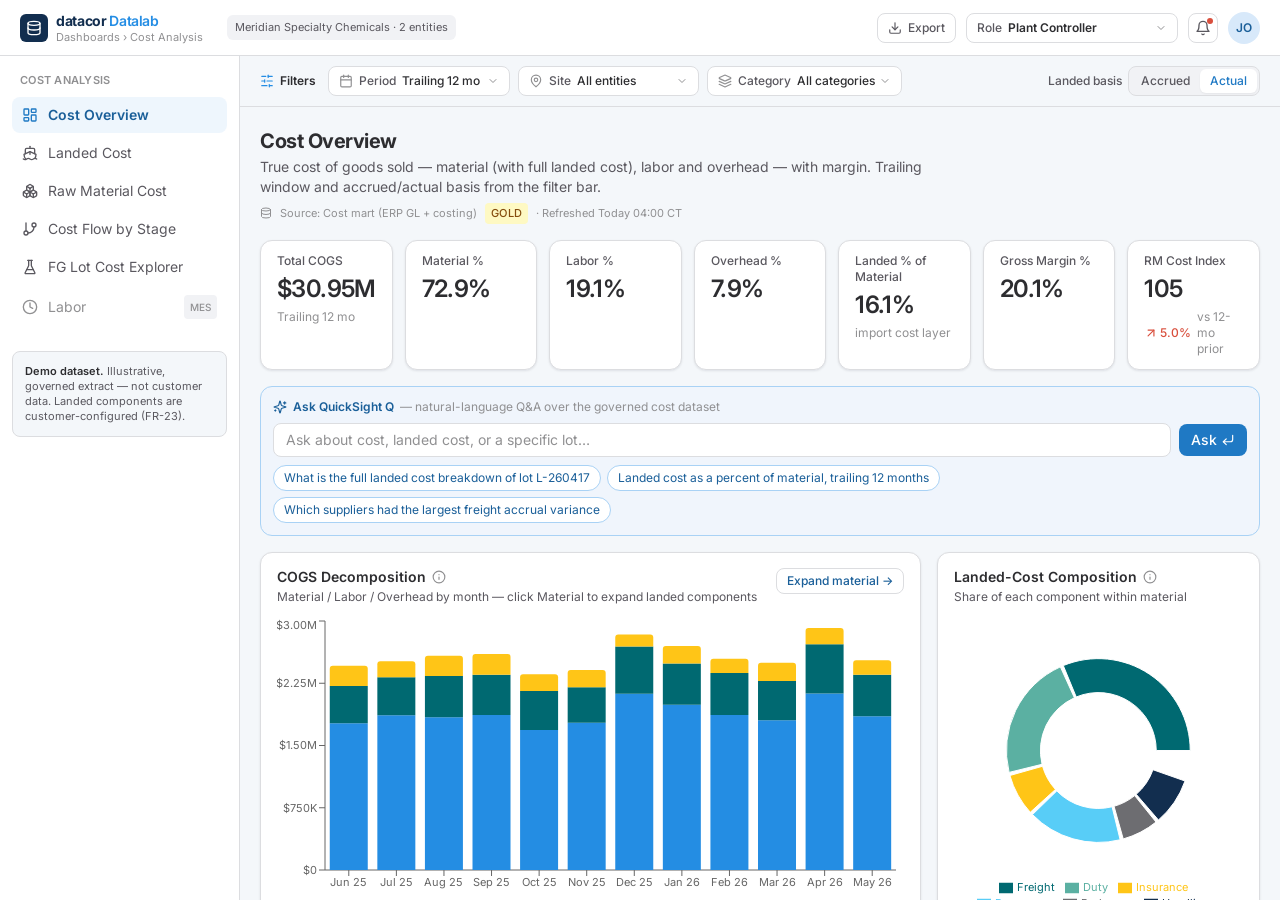
==== cost-explorer/index.html @ 5e0f5f75 "Add Cost Explorer demo" ====
<!doctype html>
<html lang="en">
  <head>
    <meta charset="UTF-8">
    <meta name="viewport" content="width=device-width, initial-scale=1.0">
    <title>Datacor Datalab — Cost Analysis</title>
    <link rel="preconnect" href="https://fonts.googleapis.com">
    <link rel="preconnect" href="https://fonts.gstatic.com" crossorigin>
    <link href="https://fonts.googleapis.com/css2?family=Inter:wght@400;500;600;700&display=swap" rel="stylesheet">
    <script type="module" crossorigin src="./index-C4qMXC9I.js"></script>
    <link rel="stylesheet" crossorigin href="./index.css">
  </head>
  <body>
    <div id="root"></div>
  </body>
</html>
---- cost-explorer/index.css ----
*,:after,:before{--tw-border-spacing-x:0;--tw-border-spacing-y:0;--tw-translate-x:0;--tw-translate-y:0;--tw-rotate:0;--tw-skew-x:0;--tw-skew-y:0;--tw-scale-x:1;--tw-scale-y:1;--tw-pan-x: ;--tw-pan-y: ;--tw-pinch-zoom: ;--tw-scroll-snap-strictness:proximity;--tw-gradient-from-position: ;--tw-gradient-via-position: ;--tw-gradient-to-position: ;--tw-ordinal: ;--tw-slashed-zero: ;--tw-numeric-figure: ;--tw-numeric-spacing: ;--tw-numeric-fraction: ;--tw-ring-inset: ;--tw-ring-offset-width:0px;--tw-ring-offset-color:#fff;--tw-ring-color:rgba(59,130,246,.5);--tw-ring-offset-shadow:0 0 #0000;--tw-ring-shadow:0 0 #0000;--tw-shadow:0 0 #0000;--tw-shadow-colored:0 0 #0000;--tw-blur: ;--tw-brightness: ;--tw-contrast: ;--tw-grayscale: ;--tw-hue-rotate: ;--tw-invert: ;--tw-saturate: ;--tw-sepia: ;--tw-drop-shadow: ;--tw-backdrop-blur: ;--tw-backdrop-brightness: ;--tw-backdrop-contrast: ;--tw-backdrop-grayscale: ;--tw-backdrop-hue-rotate: ;--tw-backdrop-invert: ;--tw-backdrop-opacity: ;--tw-backdrop-saturate: ;--tw-backdrop-sepia: ;--tw-contain-size: ;--tw-contain-layout: ;--tw-contain-paint: ;--tw-contain-style: }::backdrop{--tw-border-spacing-x:0;--tw-border-spacing-y:0;--tw-translate-x:0;--tw-translate-y:0;--tw-rotate:0;--tw-skew-x:0;--tw-skew-y:0;--tw-scale-x:1;--tw-scale-y:1;--tw-pan-x: ;--tw-pan-y: ;--tw-pinch-zoom: ;--tw-scroll-snap-strictness:proximity;--tw-gradient-from-position: ;--tw-gradient-via-position: ;--tw-gradient-to-position: ;--tw-ordinal: ;--tw-slashed-zero: ;--tw-numeric-figure: ;--tw-numeric-spacing: ;--tw-numeric-fraction: ;--tw-ring-inset: ;--tw-ring-offset-width:0px;--tw-ring-offset-color:#fff;--tw-ring-color:rgba(59,130,246,.5);--tw-ring-offset-shadow:0 0 #0000;--tw-ring-shadow:0 0 #0000;--tw-shadow:0 0 #0000;--tw-shadow-colored:0 0 #0000;--tw-blur: ;--tw-brightness: ;--tw-contrast: ;--tw-grayscale: ;--tw-hue-rotate: ;--tw-invert: ;--tw-saturate: ;--tw-sepia: ;--tw-drop-shadow: ;--tw-backdrop-blur: ;--tw-backdrop-brightness: ;--tw-backdrop-contrast: ;--tw-backdrop-grayscale: ;--tw-backdrop-hue-rotate: ;--tw-backdrop-invert: ;--tw-backdrop-opacity: ;--tw-backdrop-saturate: ;--tw-backdrop-sepia: ;--tw-contain-size: ;--tw-contain-layout: ;--tw-contain-paint: ;--tw-contain-style: }/*! tailwindcss v3.4.17 | MIT License | https://tailwindcss.com*/*,:after,:before{box-sizing:border-box;border:0 solid #e5e7eb}:after,:before{--tw-content:""}:host,html{line-height:1.5;-webkit-text-size-adjust:100%;-moz-tab-size:4;-o-tab-size:4;tab-size:4;font-family:Inter,ui-sans-serif,system-ui,-apple-system,Segoe UI,Roboto,Helvetica Neue,Arial,sans-serif;font-feature-settings:normal;font-variation-settings:normal;-webkit-tap-highlight-color:transparent}body{margin:0;line-height:inherit}hr{height:0;color:inherit;border-top-width:1px}abbr:where([title]){-webkit-text-decoration:underline dotted;text-decoration:underline dotted}h1,h2,h3,h4,h5,h6{font-size:inherit;font-weight:inherit}a{color:inherit;text-decoration:inherit}b,strong{font-weight:bolder}code,kbd,pre,samp{font-family:ui-monospace,SFMono-Regular,Menlo,Monaco,Consolas,Liberation Mono,Courier New,monospace;font-feature-settings:normal;font-variation-settings:normal;font-size:1em}small{font-size:80%}sub,sup{font-size:75%;line-height:0;position:relative;vertical-align:baseline}sub{bottom:-.25em}sup{top:-.5em}table{text-indent:0;border-color:inherit;border-collapse:collapse}button,input,optgroup,select,textarea{font-family:inherit;font-feature-settings:inherit;font-variation-settings:inherit;font-size:100%;font-weight:inherit;line-height:inherit;letter-spacing:inherit;color:inherit;margin:0;padding:0}button,select{text-transform:none}button,input:where([type=button]),input:where([type=reset]),input:where([type=submit]){-webkit-appearance:button;background-color:transparent;background-image:none}:-moz-focusring{outline:auto}:-moz-ui-invalid{box-shadow:none}progress{vertical-align:baseline}::-webkit-inner-spin-button,::-webkit-outer-spin-button{height:auto}[type=search]{-webkit-appearance:textfield;outline-offset:-2px}::-webkit-search-decoration{-webkit-appearance:none}::-webkit-file-upload-button{-webkit-appearance:button;font:inherit}summary{display:list-item}blockquote,dd,dl,figure,h1,h2,h3,h4,h5,h6,hr,p,pre{margin:0}fieldset{margin:0}fieldset,legend{padding:0}menu,ol,ul{list-style:none;margin:0;padding:0}dialog{padding:0}textarea{resize:vertical}input::-moz-placeholder,textarea::-moz-placeholder{opacity:1;color:#9ca3af}input::placeholder,textarea::placeholder{opacity:1;color:#9ca3af}[role=button],button{cursor:pointer}:disabled{cursor:default}audio,canvas,embed,iframe,img,object,svg,video{display:block;vertical-align:middle}img,video{max-width:100%;height:auto}[hidden]:where(:not([hidden=until-found])){display:none}:root{--cat-1:#248de3;--cat-2:#006971;--cat-3:#5bb0a2;--cat-4:#ffc517;--cat-5:#58cdf7;--cat-6:#6d6d71;--cat-7:#122e4f;--cat-8:#9d7bd8;--pos:#5abe4f;--neg:#d94f3d}#root,body,html{height:100%}body{background-color:#f4f7fa;color:#2d2d30;font-family:Inter,ui-sans-serif,system-ui,-apple-system,Segoe UI,Roboto,Helvetica Neue,Arial,sans-serif;-webkit-font-smoothing:antialiased}.container{width:100%}@media (min-width:640px){.container{max-width:640px}}@media (min-width:768px){.container{max-width:768px}}@media (min-width:1024px){.container{max-width:1024px}}@media (min-width:1280px){.container{max-width:1280px}}@media (min-width:1536px){.container{max-width:1536px}}.pointer-events-none{pointer-events:none}.visible{visibility:visible}.static{position:static}.fixed{position:fixed}.absolute{position:absolute}.relative{position:relative}.sticky{position:sticky}.left-1\/2{left:50%}.right-0{right:0}.right-1{right:.25rem}.top-0{top:0}.top-1{top:.25rem}.top-1\/2{top:50%}.top-5{top:1.25rem}.z-20{z-index:20}.col-span-2{grid-column:span 2/span 2}.m-1{margin:.25rem}.mx-auto{margin-left:auto;margin-right:auto}.-ml-3{margin-left:-.75rem}.mb-2{margin-bottom:.5rem}.mb-4{margin-bottom:1rem}.ml-2{margin-left:.5rem}.ml-3{margin-left:.75rem}.ml-auto{margin-left:auto}.mr-1{margin-right:.25rem}.mt-0\.5{margin-top:.125rem}.mt-1{margin-top:.25rem}.mt-1\.5{margin-top:.375rem}.mt-2{margin-top:.5rem}.mt-3{margin-top:.75rem}.mt-4{margin-top:1rem}.mt-6{margin-top:1.5rem}.block{display:block}.inline-block{display:inline-block}.inline{display:inline}.flex{display:flex}.inline-flex{display:inline-flex}.table{display:table}.grid{display:grid}.hidden{display:none}.h-1\.5{height:.375rem}.h-14{height:3.5rem}.h-2\.5{height:.625rem}.h-3{height:.75rem}.h-3\.5{height:.875rem}.h-4{height:1rem}.h-5{height:1.25rem}.h-56{height:14rem}.h-6{height:1.5rem}.h-7{height:1.75rem}.h-8{height:2rem}.h-\[280px\]{height:280px}.h-full{height:100%}.max-h-\[360px\]{max-height:360px}.max-h-\[420px\]{max-height:420px}.min-h-0{min-height:0}.min-h-\[220px\]{min-height:220px}.w-1\.5{width:.375rem}.w-2\.5{width:.625rem}.w-3{width:.75rem}.w-3\.5{width:.875rem}.w-4{width:1rem}.w-5{width:1.25rem}.w-56{width:14rem}.w-6{width:1.5rem}.w-60{width:15rem}.w-7{width:1.75rem}.w-8{width:2rem}.w-full{width:100%}.min-w-0{min-width:0}.max-w-2xl{max-width:42rem}.max-w-xs{max-width:20rem}.flex-1{flex:1 1 0%}.shrink-0{flex-shrink:0}.-translate-x-1\/2{--tw-translate-x:-50%}.-translate-x-1\/2,.-translate-y-1\/2{transform:translate(var(--tw-translate-x),var(--tw-translate-y)) rotate(var(--tw-rotate)) skewX(var(--tw-skew-x)) skewY(var(--tw-skew-y)) scaleX(var(--tw-scale-x)) scaleY(var(--tw-scale-y))}.-translate-y-1\/2{--tw-translate-y:-50%}.transform{transform:translate(var(--tw-translate-x),var(--tw-translate-y)) rotate(var(--tw-rotate)) skewX(var(--tw-skew-x)) skewY(var(--tw-skew-y)) scaleX(var(--tw-scale-x)) scaleY(var(--tw-scale-y))}.cursor-not-allowed{cursor:not-allowed}.cursor-pointer{cursor:pointer}.resize{resize:both}.appearance-none{-webkit-appearance:none;-moz-appearance:none;appearance:none}.grid-cols-1{grid-template-columns:repeat(1,minmax(0,1fr))}.grid-cols-2{grid-template-columns:repeat(2,minmax(0,1fr))}.grid-cols-3{grid-template-columns:repeat(3,minmax(0,1fr))}.grid-cols-5{grid-template-columns:repeat(5,minmax(0,1fr))}.grid-cols-7{grid-template-columns:repeat(7,minmax(0,1fr))}.flex-col{flex-direction:column}.flex-wrap{flex-wrap:wrap}.items-start{align-items:flex-start}.items-end{align-items:flex-end}.items-center{align-items:center}.items-stretch{align-items:stretch}.justify-center{justify-content:center}.justify-between{justify-content:space-between}.gap-0\.5{gap:.125rem}.gap-1{gap:.25rem}.gap-1\.5{gap:.375rem}.gap-2{gap:.5rem}.gap-2\.5{gap:.625rem}.gap-3{gap:.75rem}.gap-4{gap:1rem}.gap-x-3{-moz-column-gap:.75rem;column-gap:.75rem}.gap-y-1{row-gap:.25rem}.space-y-0\.5>:not([hidden])~:not([hidden]){--tw-space-y-reverse:0;margin-top:calc(.125rem*(1 - var(--tw-space-y-reverse)));margin-bottom:calc(.125rem*var(--tw-space-y-reverse))}.space-y-4>:not([hidden])~:not([hidden]){--tw-space-y-reverse:0;margin-top:calc(1rem*(1 - var(--tw-space-y-reverse)));margin-bottom:calc(1rem*var(--tw-space-y-reverse))}.overflow-auto{overflow:auto}.overflow-hidden{overflow:hidden}.overflow-visible{overflow:visible}.overflow-y-auto{overflow-y:auto}.truncate{overflow:hidden;text-overflow:ellipsis;white-space:nowrap}.rounded{border-radius:.25rem}.rounded-full{border-radius:9999px}.rounded-lg{border-radius:.5rem}.rounded-md{border-radius:.375rem}.rounded-sm{border-radius:.125rem}.rounded-xl{border-radius:.75rem}.border{border-width:1px}.border-b{border-bottom-width:1px}.border-l{border-left-width:1px}.border-r{border-right-width:1px}.border-dashed{border-style:dashed}.border-brand-200{--tw-border-opacity:1;border-color:rgb(169 210 245/var(--tw-border-opacity,1))}.border-surface-border{--tw-border-opacity:1;border-color:rgb(220 221 224/var(--tw-border-opacity,1))}.border-surface-border\/60{border-color:hsla(225,6%,87%,.6)}.bg-amber-100{--tw-bg-opacity:1;background-color:rgb(254 243 199/var(--tw-bg-opacity,1))}.bg-brand-100{--tw-bg-opacity:1;background-color:rgb(216 233 250/var(--tw-bg-opacity,1))}.bg-brand-50{--tw-bg-opacity:1;background-color:rgb(238 246 253/var(--tw-bg-opacity,1))}.bg-brand-50\/50{background-color:rgba(238,246,253,.5)}.bg-brand-50\/60{background-color:rgba(238,246,253,.6)}.bg-brand-600{--tw-bg-opacity:1;background-color:rgb(31 121 196/var(--tw-bg-opacity,1))}.bg-brand-700{--tw-bg-opacity:1;background-color:rgb(26 95 153/var(--tw-bg-opacity,1))}.bg-brand-900{--tw-bg-opacity:1;background-color:rgb(18 46 79/var(--tw-bg-opacity,1))}.bg-ink{background-color:rgb(45 45 48/var(--tw-bg-opacity,1))}.bg-ink,.bg-neg{--tw-bg-opacity:1}.bg-neg{background-color:rgb(217 79 61/var(--tw-bg-opacity,1))}.bg-neg\/10{background-color:rgba(217,79,61,.1)}.bg-pos\/10{background-color:rgba(90,190,79,.1)}.bg-slate-200{--tw-bg-opacity:1;background-color:rgb(226 232 240/var(--tw-bg-opacity,1))}.bg-surface-card{--tw-bg-opacity:1;background-color:rgb(255 255 255/var(--tw-bg-opacity,1))}.bg-surface-hover{--tw-bg-opacity:1;background-color:rgb(241 242 245/var(--tw-bg-opacity,1))}.bg-surface-page{--tw-bg-opacity:1;background-color:rgb(244 247 250/var(--tw-bg-opacity,1))}.bg-surface-page\/95{background-color:rgba(244,247,250,.95)}.bg-transparent{background-color:transparent}.bg-yellow-100{--tw-bg-opacity:1;background-color:rgb(254 249 195/var(--tw-bg-opacity,1))}.p-0\.5{padding:.125rem}.p-1{padding:.25rem}.p-1\.5{padding:.375rem}.p-3{padding:.75rem}.p-4{padding:1rem}.p-6{padding:1.5rem}.px-1\.5{padding-left:.375rem;padding-right:.375rem}.px-2{padding-left:.5rem;padding-right:.5rem}.px-2\.5{padding-left:.625rem;padding-right:.625rem}.px-3{padding-left:.75rem;padding-right:.75rem}.px-3\.5{padding-left:.875rem;padding-right:.875rem}.px-4{padding-left:1rem;padding-right:1rem}.px-5{padding-left:1.25rem;padding-right:1.25rem}.py-0\.5{padding-top:.125rem;padding-bottom:.125rem}.py-1{padding-top:.25rem;padding-bottom:.25rem}.py-1\.5{padding-top:.375rem;padding-bottom:.375rem}.py-2{padding-top:.5rem;padding-bottom:.5rem}.py-2\.5{padding-top:.625rem;padding-bottom:.625rem}.py-3{padding-top:.75rem;padding-bottom:.75rem}.py-4{padding-top:1rem;padding-bottom:1rem}.py-5{padding-top:1.25rem;padding-bottom:1.25rem}.py-8{padding-top:2rem;padding-bottom:2rem}.pb-2{padding-bottom:.5rem}.pb-4{padding-bottom:1rem}.pl-3{padding-left:.75rem}.pr-4{padding-right:1rem}.pt-1{padding-top:.25rem}.pt-3\.5{padding-top:.875rem}.text-left{text-align:left}.text-center{text-align:center}.text-right{text-align:right}.text-2xl{font-size:1.5rem;line-height:2rem}.text-\[10px\]{font-size:10px}.text-\[11px\]{font-size:11px}.text-sm{font-size:.875rem;line-height:1.25rem}.text-xl{font-size:1.25rem;line-height:1.75rem}.text-xs{font-size:.75rem;line-height:1rem}.font-bold{font-weight:700}.font-medium{font-weight:500}.font-normal{font-weight:400}.font-semibold{font-weight:600}.uppercase{text-transform:uppercase}.lowercase{text-transform:lowercase}.normal-case{text-transform:none}.italic{font-style:italic}.tabular-nums{--tw-numeric-spacing:tabular-nums;font-variant-numeric:var(--tw-ordinal) var(--tw-slashed-zero) var(--tw-numeric-figure) var(--tw-numeric-spacing) var(--tw-numeric-fraction)}.leading-snug{line-height:1.375}.leading-tight{line-height:1.25}.tracking-tight{letter-spacing:-.025em}.tracking-wide{letter-spacing:.025em}.text-amber-800{--tw-text-opacity:1;color:rgb(146 64 14/var(--tw-text-opacity,1))}.text-brand-500{--tw-text-opacity:1;color:rgb(36 141 228/var(--tw-text-opacity,1))}.text-brand-600{--tw-text-opacity:1;color:rgb(31 121 196/var(--tw-text-opacity,1))}.text-brand-700{--tw-text-opacity:1;color:rgb(26 95 153/var(--tw-text-opacity,1))}.text-brand-900{--tw-text-opacity:1;color:rgb(18 46 79/var(--tw-text-opacity,1))}.text-ink{--tw-text-opacity:1;color:rgb(45 45 48/var(--tw-text-opacity,1))}.text-ink-faint{--tw-text-opacity:1;color:rgb(144 144 146/var(--tw-text-opacity,1))}.text-ink-soft{--tw-text-opacity:1;color:rgb(90 88 95/var(--tw-text-opacity,1))}.text-neg{--tw-text-opacity:1;color:rgb(217 79 61/var(--tw-text-opacity,1))}.text-pos{--tw-text-opacity:1;color:rgb(90 190 79/var(--tw-text-opacity,1))}.text-slate-700{--tw-text-opacity:1;color:rgb(51 65 85/var(--tw-text-opacity,1))}.text-white{--tw-text-opacity:1;color:rgb(255 255 255/var(--tw-text-opacity,1))}.text-yellow-800{--tw-text-opacity:1;color:rgb(133 77 14/var(--tw-text-opacity,1))}.underline{text-decoration-line:underline}.shadow-card{--tw-shadow:0 1px 2px 0 rgba(16,24,40,.04),0 1px 3px 0 rgba(16,24,40,.06);--tw-shadow-colored:0 1px 2px 0 var(--tw-shadow-color),0 1px 3px 0 var(--tw-shadow-color)}.shadow-card,.shadow-lg{box-shadow:var(--tw-ring-offset-shadow,0 0 #0000),var(--tw-ring-shadow,0 0 #0000),var(--tw-shadow)}.shadow-lg{--tw-shadow:0 10px 15px -3px rgba(0,0,0,.1),0 4px 6px -4px rgba(0,0,0,.1);--tw-shadow-colored:0 10px 15px -3px var(--tw-shadow-color),0 4px 6px -4px var(--tw-shadow-color)}.shadow-sm{--tw-shadow:0 1px 2px 0 rgba(0,0,0,.05);--tw-shadow-colored:0 1px 2px 0 var(--tw-shadow-color);box-shadow:var(--tw-ring-offset-shadow,0 0 #0000),var(--tw-ring-shadow,0 0 #0000),var(--tw-shadow)}.outline-none{outline:2px solid transparent;outline-offset:2px}.blur{--tw-blur:blur(8px)}.blur,.invert{filter:var(--tw-blur) var(--tw-brightness) var(--tw-contrast) var(--tw-grayscale) var(--tw-hue-rotate) var(--tw-invert) var(--tw-saturate) var(--tw-sepia) var(--tw-drop-shadow)}.invert{--tw-invert:invert(100%)}.filter{filter:var(--tw-blur) var(--tw-brightness) var(--tw-contrast) var(--tw-grayscale) var(--tw-hue-rotate) var(--tw-invert) var(--tw-saturate) var(--tw-sepia) var(--tw-drop-shadow)}.backdrop-blur{--tw-backdrop-blur:blur(8px);-webkit-backdrop-filter:var(--tw-backdrop-blur) var(--tw-backdrop-brightness) var(--tw-backdrop-contrast) var(--tw-backdrop-grayscale) var(--tw-backdrop-hue-rotate) var(--tw-backdrop-invert) var(--tw-backdrop-opacity) var(--tw-backdrop-saturate) var(--tw-backdrop-sepia);backdrop-filter:var(--tw-backdrop-blur) var(--tw-backdrop-brightness) var(--tw-backdrop-contrast) var(--tw-backdrop-grayscale) var(--tw-backdrop-hue-rotate) var(--tw-backdrop-invert) var(--tw-backdrop-opacity) var(--tw-backdrop-saturate) var(--tw-backdrop-sepia)}.transition{transition-property:color,background-color,border-color,text-decoration-color,fill,stroke,opacity,box-shadow,transform,filter,-webkit-backdrop-filter;transition-property:color,background-color,border-color,text-decoration-color,fill,stroke,opacity,box-shadow,transform,filter,backdrop-filter;transition-property:color,background-color,border-color,text-decoration-color,fill,stroke,opacity,box-shadow,transform,filter,backdrop-filter,-webkit-backdrop-filter;transition-timing-function:cubic-bezier(.4,0,.2,1);transition-duration:.15s}.ease-in{transition-timing-function:cubic-bezier(.4,0,1,1)}.ease-in-out{transition-timing-function:cubic-bezier(.4,0,.2,1)}.ease-out{transition-timing-function:cubic-bezier(0,0,.2,1)}.placeholder\:text-ink-faint::-moz-placeholder{--tw-text-opacity:1;color:rgb(144 144 146/var(--tw-text-opacity,1))}.placeholder\:text-ink-faint::placeholder{--tw-text-opacity:1;color:rgb(144 144 146/var(--tw-text-opacity,1))}.hover\:bg-brand-50:hover{--tw-bg-opacity:1;background-color:rgb(238 246 253/var(--tw-bg-opacity,1))}.hover\:bg-brand-700:hover{--tw-bg-opacity:1;background-color:rgb(26 95 153/var(--tw-bg-opacity,1))}.hover\:bg-surface-hover:hover{--tw-bg-opacity:1;background-color:rgb(241 242 245/var(--tw-bg-opacity,1))}.hover\:text-ink:hover{--tw-text-opacity:1;color:rgb(45 45 48/var(--tw-text-opacity,1))}.hover\:underline:hover{text-decoration-line:underline}.focus\:border-brand-500:focus{--tw-border-opacity:1;border-color:rgb(36 141 228/var(--tw-border-opacity,1))}.focus\:outline-none:focus{outline:2px solid transparent;outline-offset:2px}.group:hover .group-hover\:block{display:block}@media (min-width:640px){.sm\:inline{display:inline}}@media (min-width:768px){.md\:block{display:block}.md\:inline{display:inline}.md\:grid-cols-3{grid-template-columns:repeat(3,minmax(0,1fr))}.md\:grid-cols-4{grid-template-columns:repeat(4,minmax(0,1fr))}.md\:grid-cols-5{grid-template-columns:repeat(5,minmax(0,1fr))}.md\:flex-row{flex-direction:row}.md\:items-center{align-items:center}}@media (min-width:1024px){.lg\:col-span-2{grid-column:span 2/span 2}.lg\:block{display:block}.lg\:grid-cols-2{grid-template-columns:repeat(2,minmax(0,1fr))}.lg\:grid-cols-3{grid-template-columns:repeat(3,minmax(0,1fr))}}@media (min-width:1280px){.xl\:grid-cols-5{grid-template-columns:repeat(5,minmax(0,1fr))}.xl\:grid-cols-7{grid-template-columns:repeat(7,minmax(0,1fr))}}
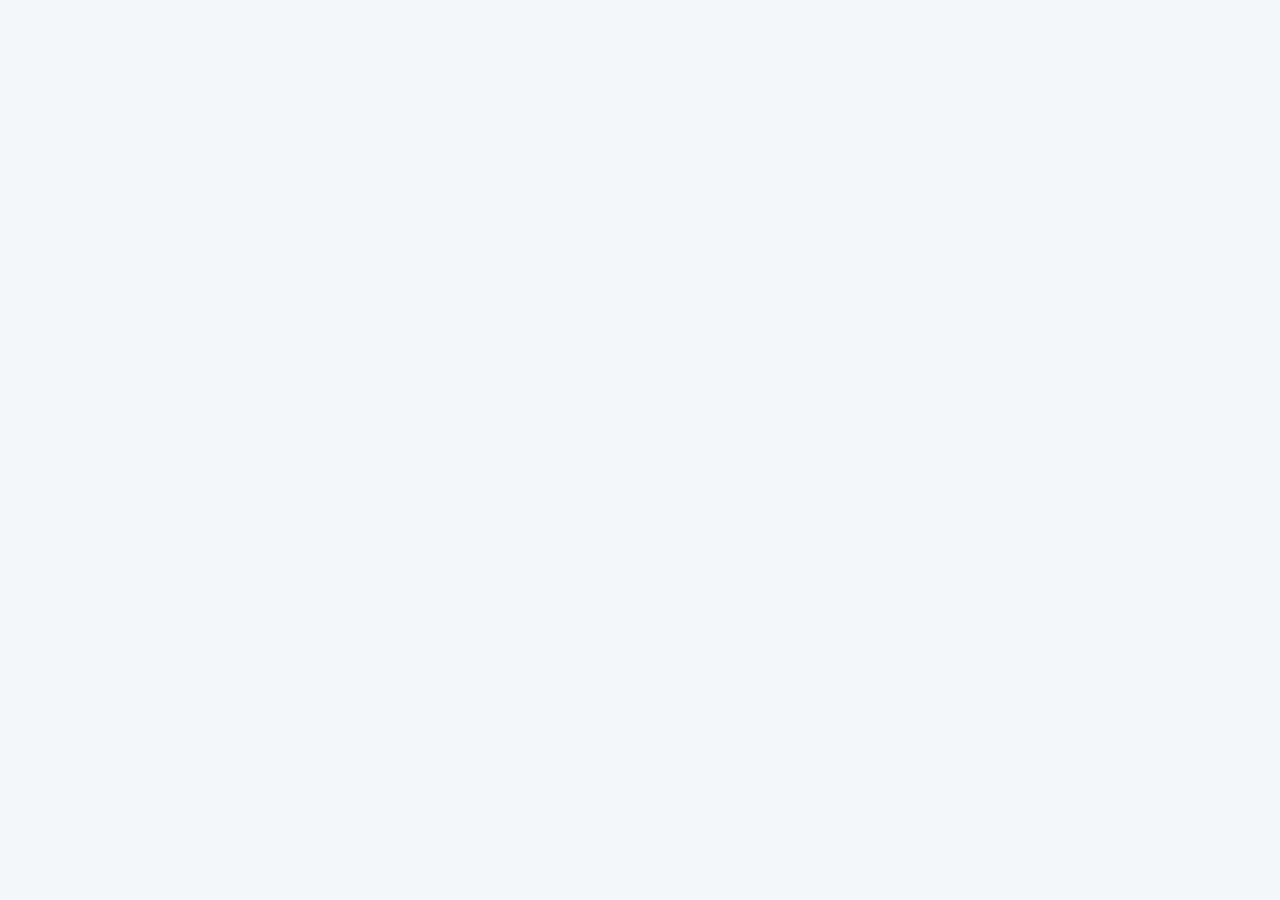
==== commit befe7058: "Update index.html" ====
--- a/cost-explorer/index.html
+++ b/cost-explorer/index.html
@@ -7,7 +7,7 @@
     <link rel="preconnect" href="https://fonts.googleapis.com">
     <link rel="preconnect" href="https://fonts.gstatic.com" crossorigin>
     <link href="https://fonts.googleapis.com/css2?family=Inter:wght@400;500;600;700&display=swap" rel="stylesheet">
-    <script type="module" crossorigin src="./index-C4qMXC9I.js"></script>
+    <script type="module" crossorigin src="./app.js"></script>
     <link rel="stylesheet" crossorigin href="./index.css">
   </head>
   <body>
